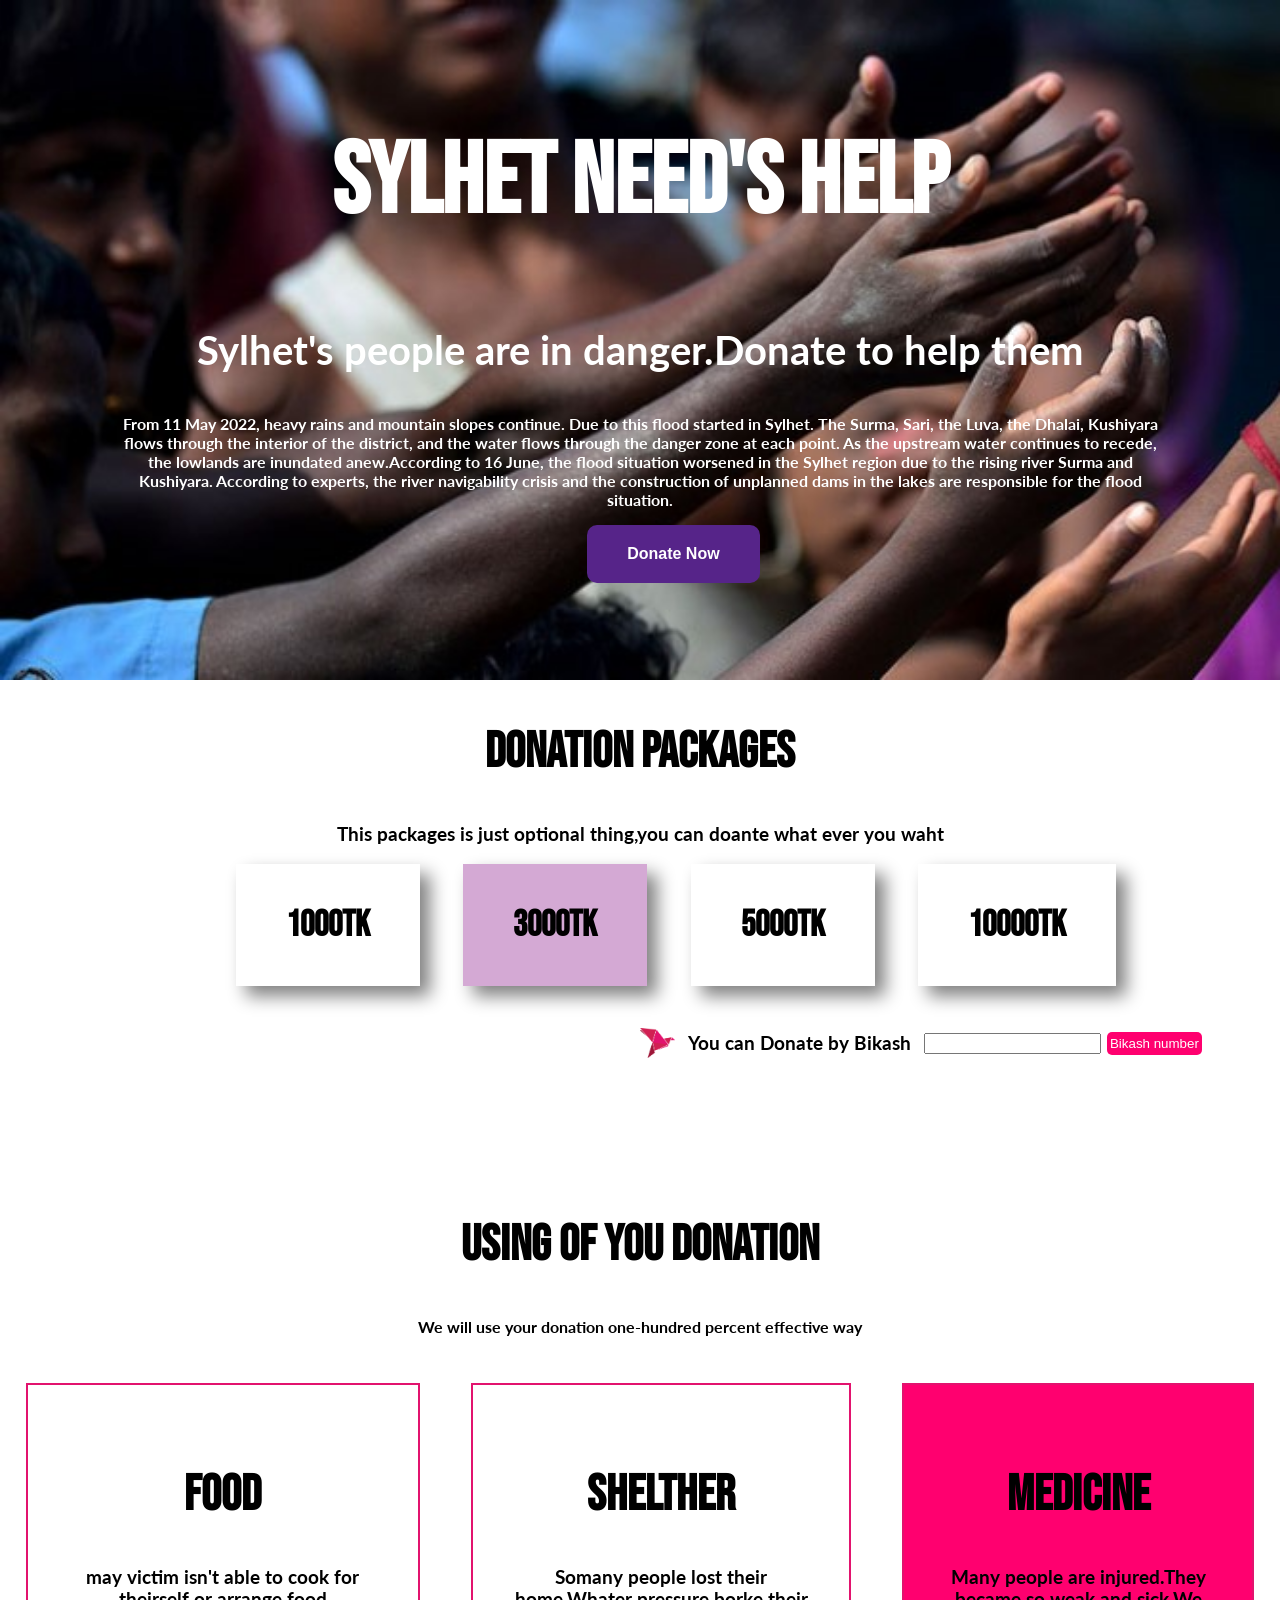
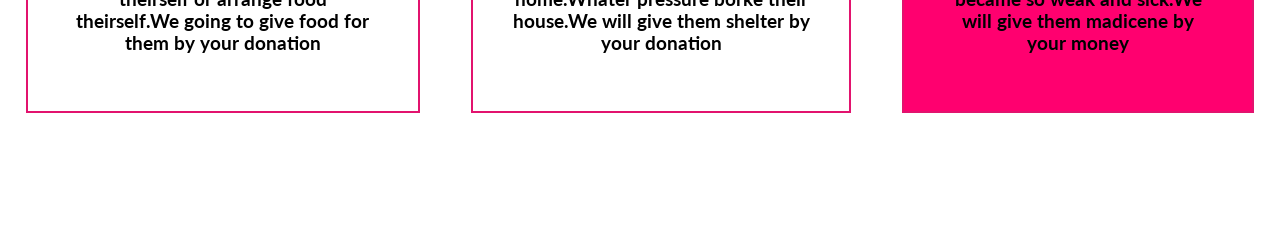
==== assingment1.html @ 8a52af42 "first assingment push" ====
<!DOCTYPE html>
<html lang="en">
<head>
    <meta charset="UTF-8">
    <meta http-equiv="X-UA-Compatible" content="IE=edge">
    <meta name="viewport" content="width=device-width, initial-scale=1.0">
    <title>ProgammingHero first Assigment</title>
    <link rel="stylesheet" href="assingment.css">
    <link rel="preconnect" href="https://fonts.googleapis.com">
    <link rel="preconnect" href="https://fonts.gstatic.com" crossorigin>
    <link href="https://fonts.googleapis.com/css2?family=Bebas+Neue&display=swap" rel="stylesheet">
    <link rel="preconnect" href="https://fonts.googleapis.com">
    <link rel="preconnect" href="https://fonts.gstatic.com" crossorigin>
    <link href="https://fonts.googleapis.com/css2?family=Bebas+Neue&family=Lato:wght@100&display=swap" rel="stylesheet">
    
    
</head>
<body>
   <section>
    <div id="banner">
        <h1 style="font-family:'Bebas Neue', cursive; text-align: center; font-size: 100px; ">Sylhet need's help</h1>
        <h3 class="headline-font"style="font-size:40px;">Sylhet's people are in danger.Donate to help them</h3>
        <div id="head-discription">
            <p class="headline-font">From 11 May 2022, heavy rains and mountain slopes continue. Due to this flood started in Sylhet. The Surma, Sari, the Luva, the Dhalai, Kushiyara flows through the interior of the district, and the water flows through the danger zone at each point. As the upstream water continues to recede, the lowlands are inundated anew.According to 16 June, the flood situation worsened in the Sylhet region due to the rising river Surma and Kushiyara. According to experts, the river navigability crisis and the construction of unplanned dams in the lakes are responsible for the flood situation.</p>
          
            <button id="first-button">Donate Now</button>      
    </div>
   </section>

    <section>
        <div class="headline-font">
            <h1 style="font-family:'Bebas Neue', cursive; text-align: center; font-size: 50px; ">Donation packages</h1>
            <h3>This packages is just optional thing,you can doante what ever you waht</h3>
            
                <div class="flexible-container">
                    <div class="money">
                        <h1>1000tk</h1>
                    </div>
                    <div class="money" style="background-color: rgba(128, 0, 128, 0.338) ;">
                        <h1 >3000tk</h1>
                    </div >
                    <div class="money" >
                        <h1>5000tk</h1>
                    </div>
                    <div class="money" >
                        <h1 >10000tk</h1>
                    </div>
                </div>
                <div id="bikash">
                    <img src="BKash_Logo_icon-700x662.png"; id="bikash-icon" >
                    <h3 style="padding: 2%;">You can Donate by Bikash</h3>
                    <form style="padding-top: 5% ;">
                        <input type="number";>
                    </form>
                    <button id="second-button";>Bikash number</button>
                </div>       
        </div>
    </section>
    <section >
        <div style="margin-top: 10%;">
            <div class="third-line">
                <h1 style="font-family:'Bebas Neue', cursive;font-size: 50px;">Using of you Donation</h1>
            <h4>We will use your donation one-hundred percent effective way</h4>
            <div id="third-line-fexible-container">

                <div class="trline-container">
                    <h1  class="thied-line-h-one"> 
                        food
                     </h1>
                    <h3>may victim isn't able to cook for theirself or arrange food theirself.We going to give food for them by your donation </h3>
                </div>
                <div class="trline-container">
                    <h1  class="thied-line-h-one">
                        Shelther
                    </h1>
                    <h3>Somany people lost their home.Whater pressure borke their house.We will give them shelter by your donation</h3>
                </div>
                <div class="trline-container" style="background-color: hsl(334, 100%, 50%);">
                    <h1 class="thied-line-h-one">
                        Medicine
                    </h1>
                    <h3>Many people are injured.They became so weak and sick.We will give them madicene by your money</h3>
                </div>
            </div>
            </div>
        </div>
    </section>
   
</body>
</html>
---- assingment.css ----
.headline-font{
    font-family: 'Bebas Neue', cursive;
    font-family: 'Lato', sans-serif;
    text-align: center;
}
#head-discription {
        padding: 0px 4%;
        margin: 2% 2%;
        font-weight: 700;
        
}
#first-button{
   
    margin-left: 45%;
    padding: 20px 40px;
    color: white ;
    font-weight: 700;
    background-color: rgb(86, 36, 137);
    border-radius: 10px;
    border: none;
    font-size: medium;
   
}
#banner{
    background-image: url(donation15.jpg);
    background-size:cover;
    background-repeat: no-repeat;
    color:white;
    height: 600px;
    padding: 40px;
}
body{
    margin: 0%;
}
.money{
    box-shadow: 10px 10px 17px grey;
    padding:10px 50px ;
    border: none;
    margin-left: 4%;
}
.flexible-container{
    display: flex;
    padding-left: 15%;
    font-family:'Bebas Neue', cursive;
    font-size:x-large;
    
}
#second-button{
    margin:5% 1%;
    border-radius: 5px;
    border: none;
    background-color: hsl(334, 100%, 50%);
    color: white;
    padding:4px 3px;
    
}
#bikash{
    display: flex;
    padding-left: 50%;
    padding-top: 14px;
}
#bikash-icon{
    height: 30px;
    width : 35px;
    padding-top: 28px;
}
.third-line{
    text-align: center;
    font-family: 'Lato', sans-serif;
}
.thied-line-h-one{
    font-family:'Bebas Neue', cursive; 
    text-align: center;
    font-size: 50px; 
}
#third-line-fexible-container{
    display: flex;
}
.trline-container{
    margin: 2%;
    margin-bottom: 10%;
    padding: 3%; 
    border:2px #E2136E solid;
}
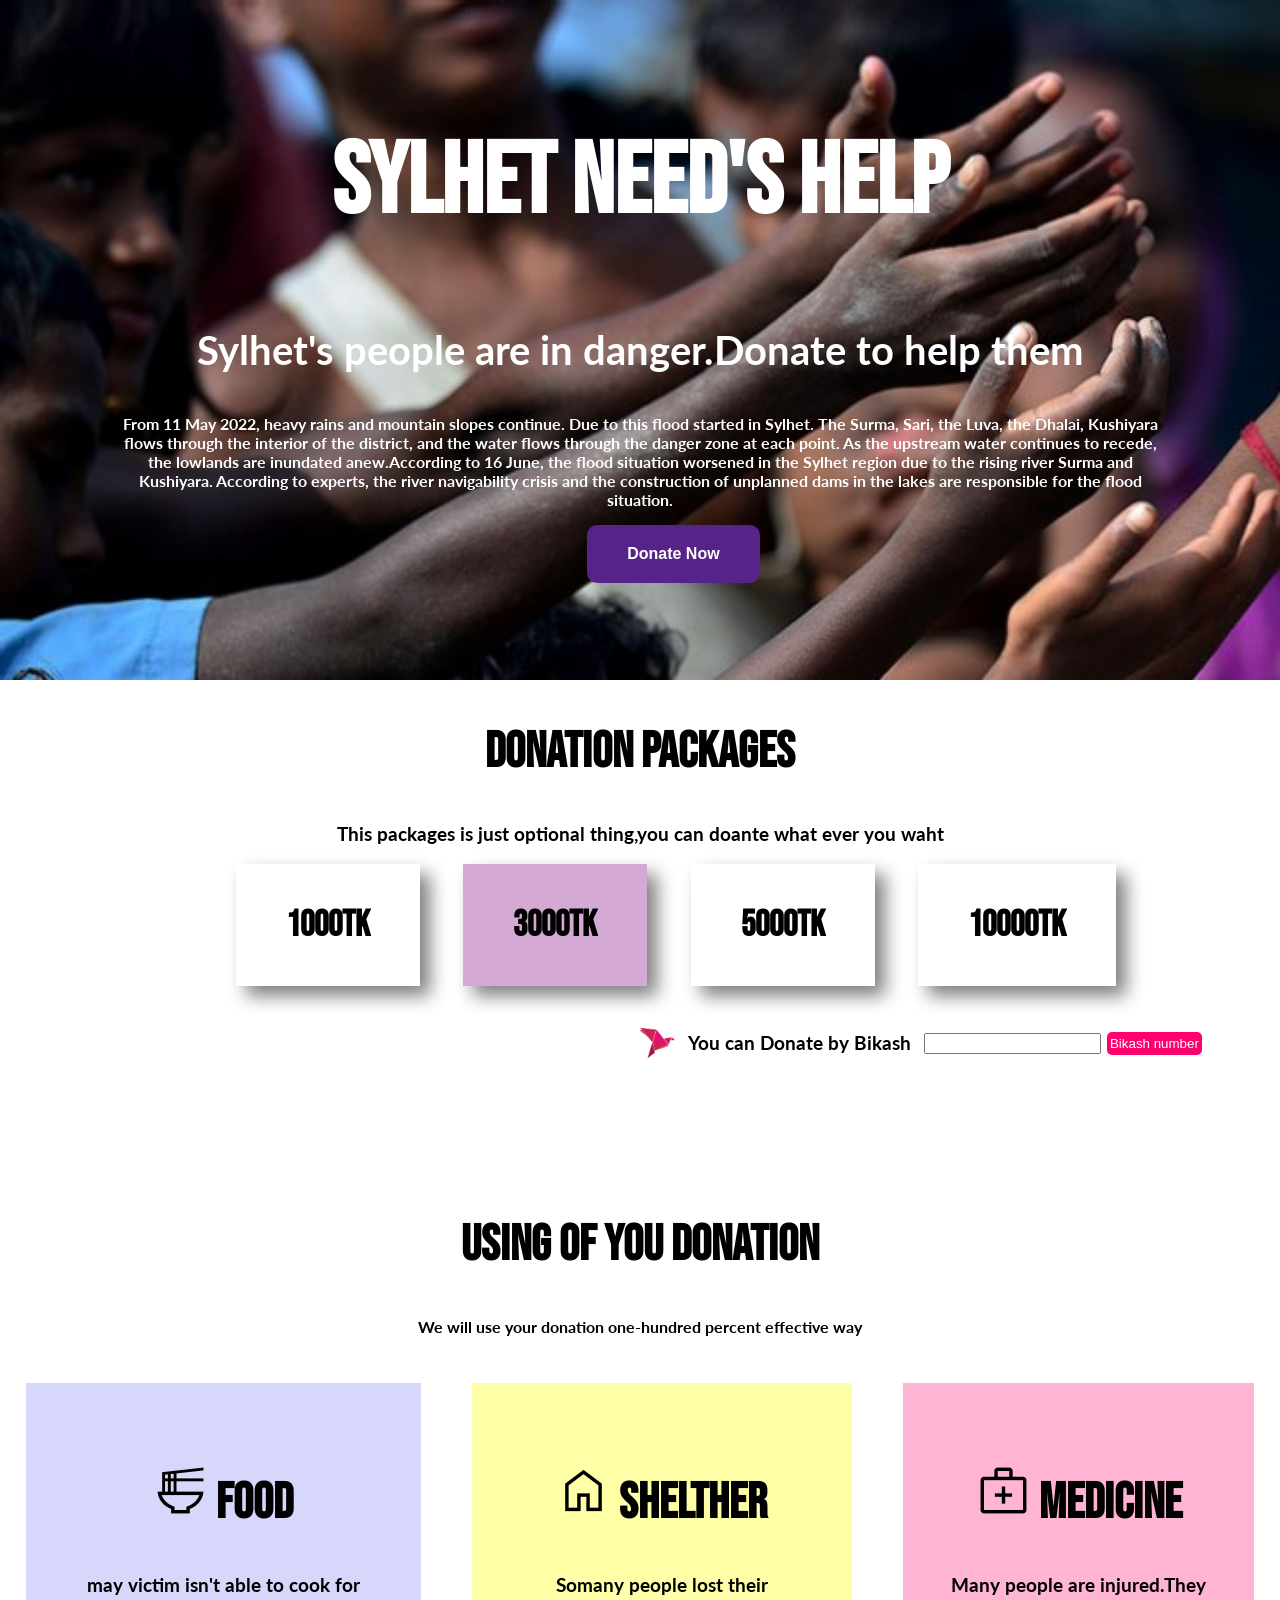
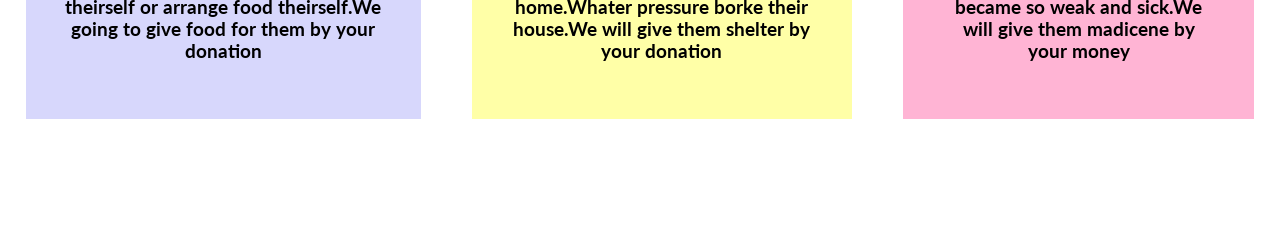
==== commit 2a604fad: "third-line" ====
--- a/assingment1.html
+++ b/assingment1.html
@@ -12,7 +12,8 @@
     <link rel="preconnect" href="https://fonts.googleapis.com">
     <link rel="preconnect" href="https://fonts.gstatic.com" crossorigin>
     <link href="https://fonts.googleapis.com/css2?family=Bebas+Neue&family=Lato:wght@100&display=swap" rel="stylesheet">
-    
+    <link rel="stylesheet" href="https://fonts.googleapis.com/css2?family=Material+Symbols+Outlined:opsz,wght,FILL,GRAD@48,400,0,0" />
+    <link rel="stylesheet" href="https://fonts.googleapis.com/css2?family=Material+Symbols+Outlined:opsz,wght,FILL,GRAD@48,400,0,0" />
     
 </head>
 <body>
@@ -63,20 +64,25 @@
             <h4>We will use your donation one-hundred percent effective way</h4>
             <div id="third-line-fexible-container">
 
-                <div class="trline-container">
-                    <h1  class="thied-line-h-one"> 
+                <div class="trline-container" style="background-color: rgba(5, 5, 234, 0.158);" >
+                    <h1  class="thied-line-h-one">
+                        <i class="material-symbols-outlined" style="font-size: 55px;">Ramen_Dining</i> 
                         food
                      </h1>
                     <h3>may victim isn't able to cook for theirself or arrange food theirself.We going to give food for them by your donation </h3>
                 </div>
-                <div class="trline-container">
+                <div class="trline-container"  style="background-color: rgba(255, 255, 0, 0.344)">
                     <h1  class="thied-line-h-one">
+                        <i class="material-symbols-outlined" style="font-size: 55px;" >home
+                            </i>
                         Shelther
                     </h1>
                     <h3>Somany people lost their home.Whater pressure borke their house.We will give them shelter by your donation</h3>
                 </div>
-                <div class="trline-container" style="background-color: hsl(334, 100%, 50%);">
+                <div class="trline-container" style="background-color: hsla(334, 100%, 50%, 0.296);">
                     <h1 class="thied-line-h-one">
+                        <i class="material-symbols-outlined" style="font-size: 55px;" >
+                            medical_services</i>
                         Medicine
                     </h1>
                     <h3>Many people are injured.They became so weak and sick.We will give them madicene by your money</h3>
--- a/assingment.css
+++ b/assingment.css
@@ -72,13 +72,15 @@
     font-family:'Bebas Neue', cursive; 
     text-align: center;
     font-size: 50px; 
+    
 }
 #third-line-fexible-container{
     display: flex;
 }
-.trline-container{
+.trline-container 
+{
     margin: 2%;
     margin-bottom: 10%;
     padding: 3%; 
-    border:2px #E2136E solid;
+    
 }
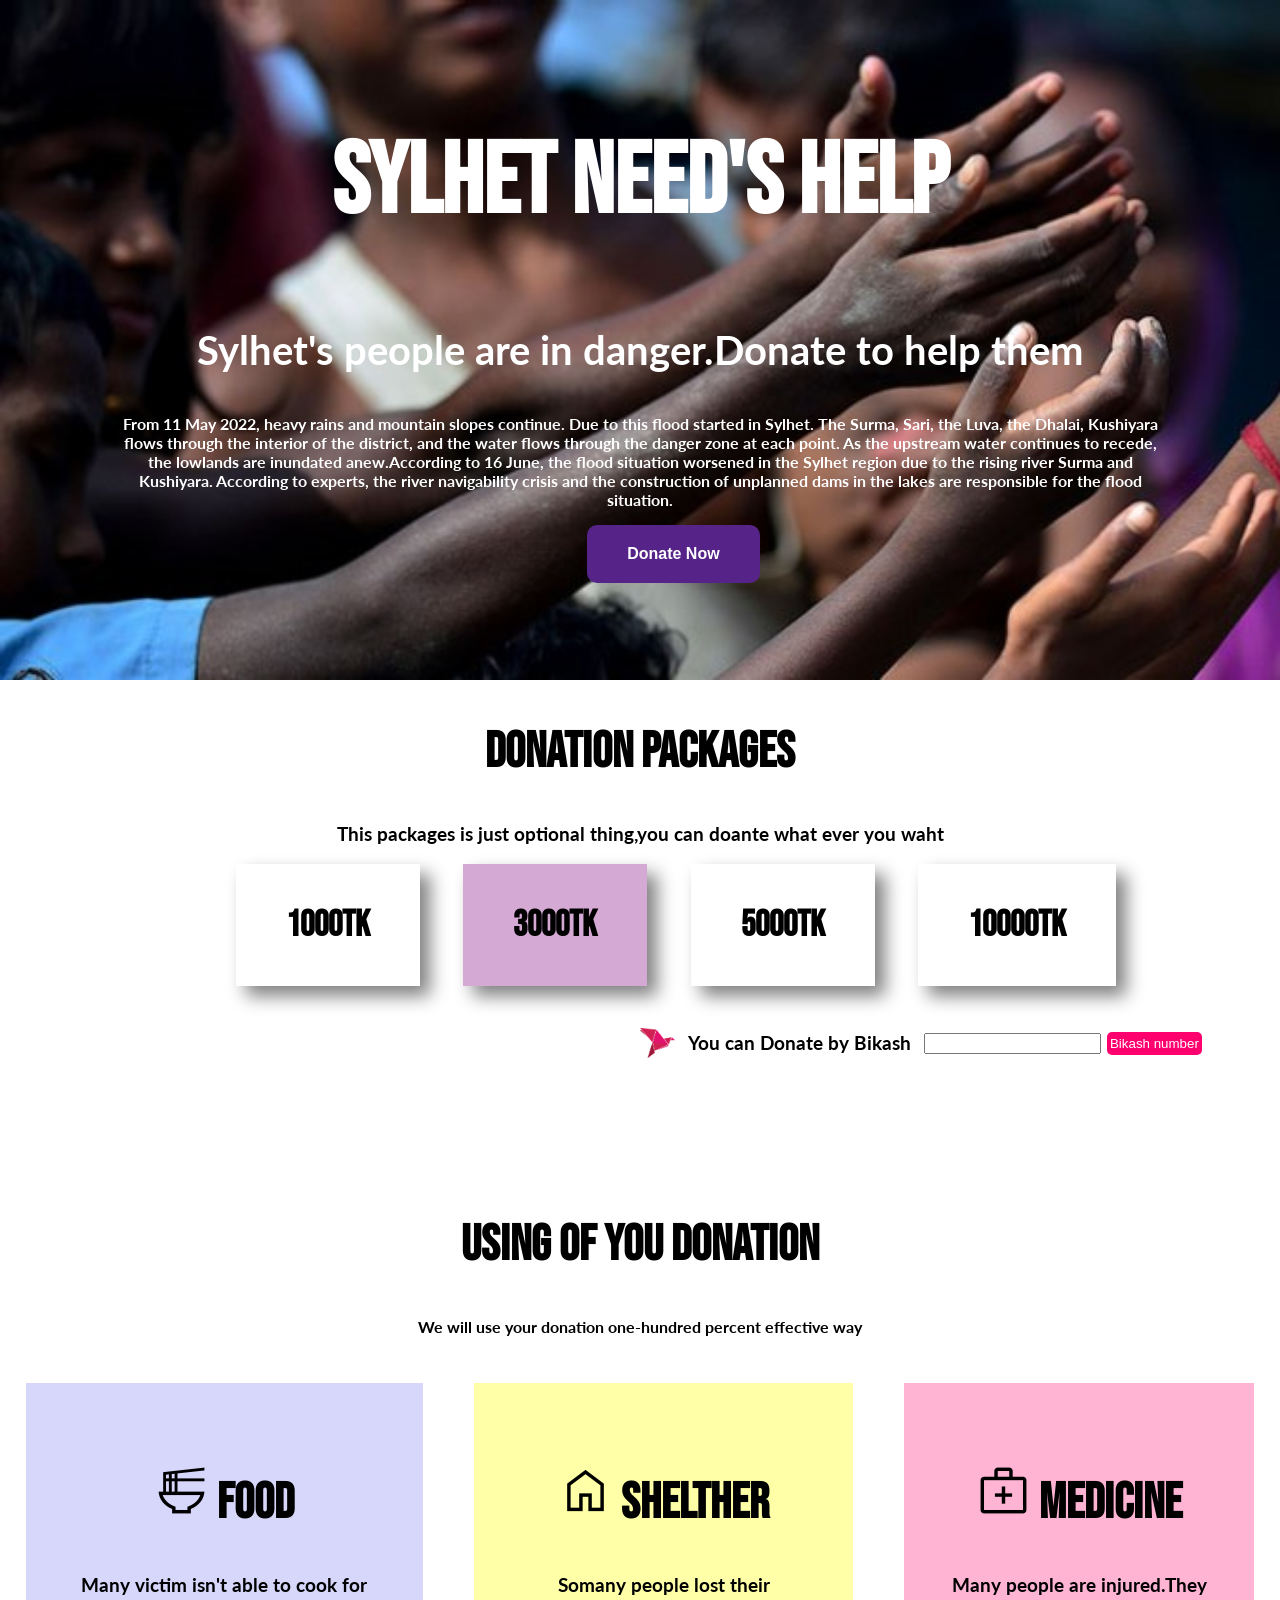
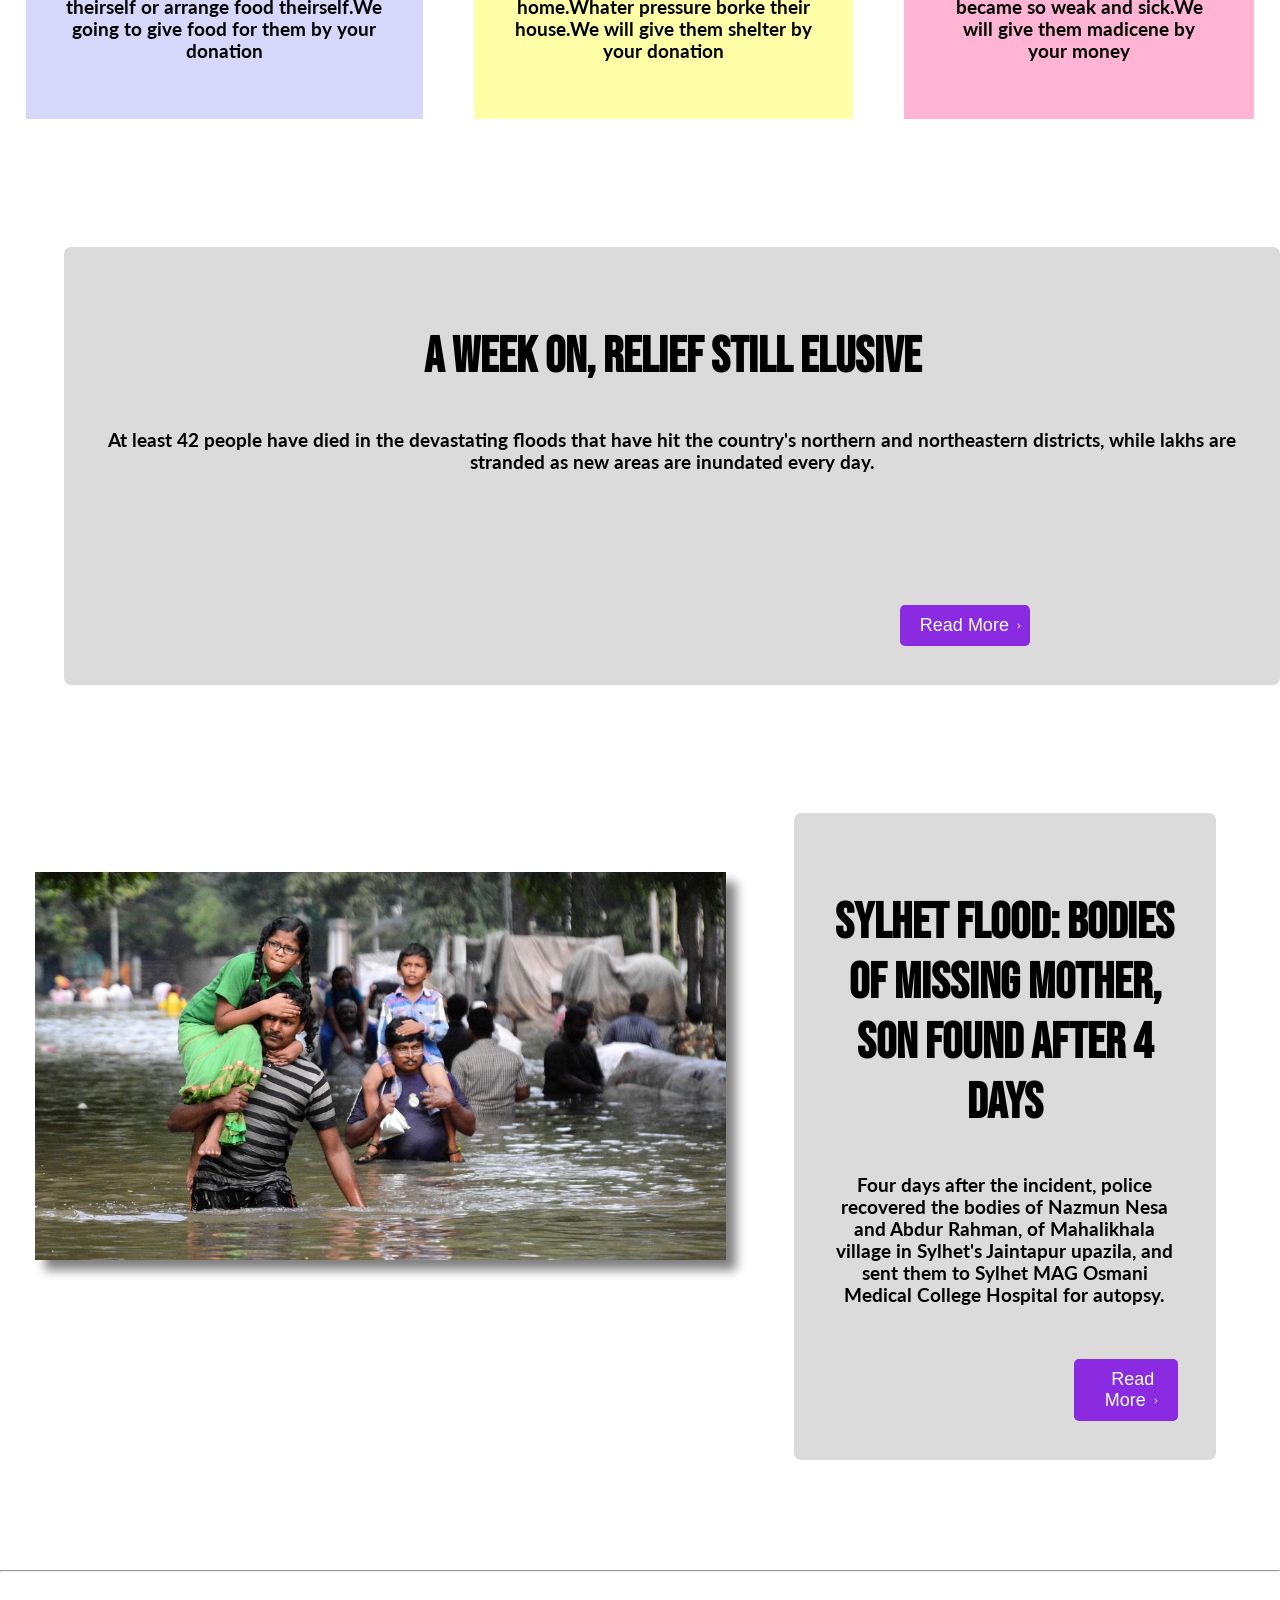
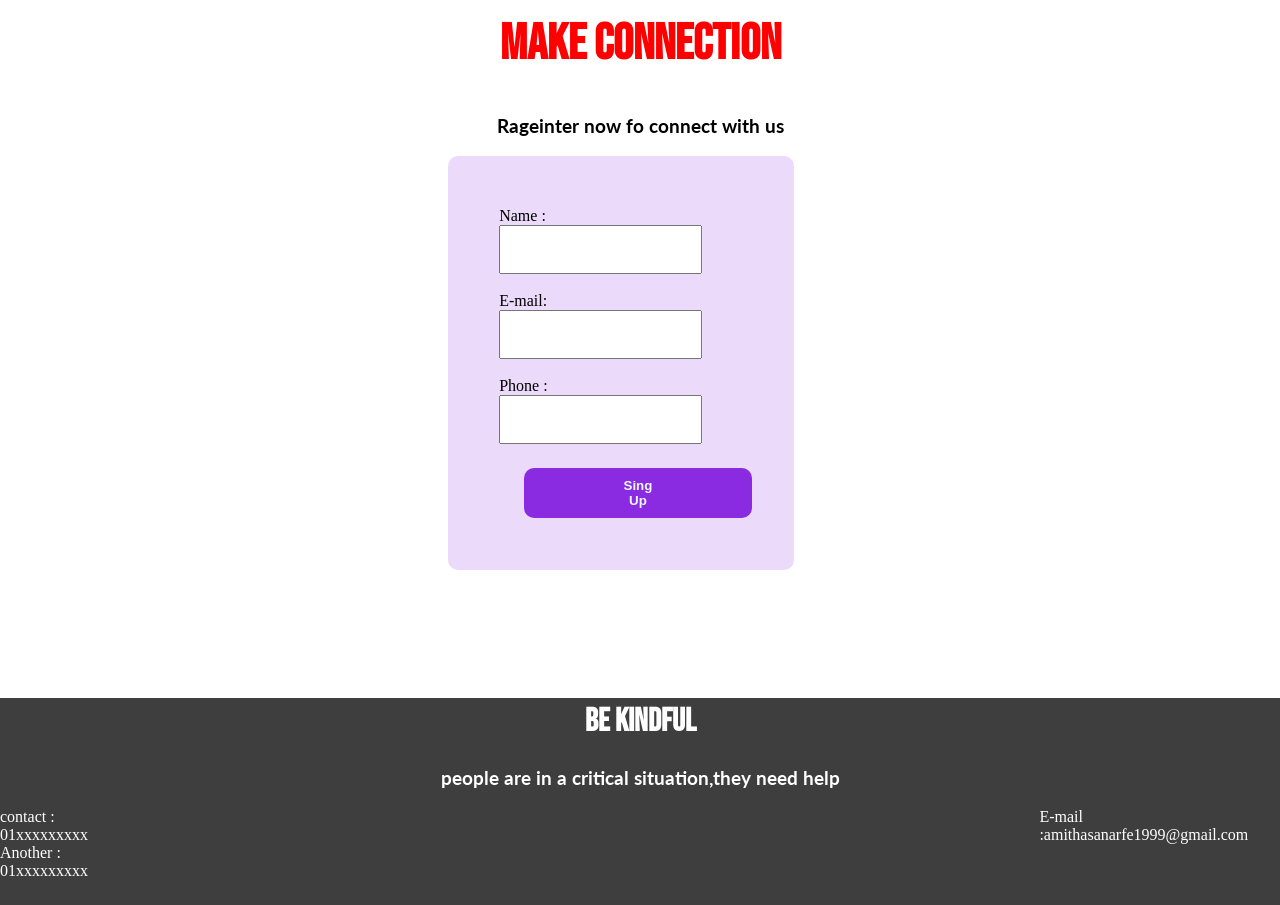
==== commit ccd82112: "assaingment done" ====
--- a/assingment1.html
+++ b/assingment1.html
@@ -69,7 +69,7 @@
                         <i class="material-symbols-outlined" style="font-size: 55px;">Ramen_Dining</i> 
                         food
                      </h1>
-                    <h3>may victim isn't able to cook for theirself or arrange food theirself.We going to give food for them by your donation </h3>
+                    <h3>Many victim isn't able to cook for theirself or arrange food theirself.We going to give food for them by your donation </h3>
                 </div>
                 <div class="trline-container"  style="background-color: rgba(255, 255, 0, 0.344)">
                     <h1  class="thied-line-h-one">
@@ -91,6 +91,68 @@
             </div>
         </div>
     </section>
+    <section>
+        <div id="forth-line">
+            <div id="forthline-text">
+                <h1 style="font-family:'Bebas Neue', cursive; text-align: center; font-size: 50px; ">A week on, relief still elusive</h1>
+                <h3 class="headline-font">At least 42 people have died in the devastating floods that have hit the country's northern and northeastern districts, while lakhs are stranded as new areas are inundated every day.</h3>
+                <button class="third-button">Read More <i class="material-symbols-outlined" style="font-size: 10px;">
+                    chevron_right</i> </button>
+
+            </div class="forth-line" >
+            <div >
+                <img src="donation12.png" alt="">
+            </div>
+        </div>
+    </section>
+    <section>
+        <div id="fifth-line">
+            <div>
+                <img src="donation4.jpg" alt="">
+            </div>
+            <div id="fifth-line-text">
+                <h1  style="font-family:'Bebas Neue', cursive; text-align: center; font-size: 50px;">Sylhet flood: Bodies of missing mother, son found after 4 days</h1>
+                <h3 class="headline-font">Four days after the incident, police recovered the bodies of Nazmun Nesa and Abdur Rahman, of Mahalikhala village in Sylhet's Jaintapur upazila, and sent them to Sylhet MAG Osmani Medical College Hospital for autopsy.</h3>
+                <button class="third-button">Read More <i class="material-symbols-outlined" style="font-size: 10px;">
+                    chevron_right</i> </button>
+            </div>
+        </div>
+    </section>
+    
+    <section>
+        <div id="from">
+            <hr>
+        <h1  style="font-family:'Bebas Neue', cursive; text-align: center; font-size: 50px; color: red; ">
+            Make Connection 
+        </h1>
+        <h3 class="headline-font">Rageinter now fo connect with us</h3>
+        <div id="from-box">
+            <form >
+               Name  : <input type="text" style="padding: 15px"><br><br>
+               E-mail: <input type="text" style="padding: 15px"><br><br>
+               Phone : <input type="number" style="padding: 15px">   
+            </form>
+            <button id="singup-butoon">Sing Up</button>
+        </div>
+        </div>
+    </section>
+    <section>
+        <footer id="footer">
+            <div>    
+                <h1 class="footer-h-one">Be kindful</h1>
+                <h3 class="headline-font">people are in a critical situation,they need help</h3>
+            </div >
+            <div style="display: flex;" >
+                <div>
+                    contact : 01xxxxxxxxx <br>
+                    Another : 01xxxxxxxxx
+               </div>
+                <div style="margin-left: 70%;">
+                    E-mail :amithasanarfe1999@gmail.com
+                </div>
+            </div>
+        </footer>
+    </section>
    
 </body>
 </html>
--- a/assingment.css
+++ b/assingment.css
@@ -1,5 +1,5 @@
 .headline-font{
-    font-family: 'Bebas Neue', cursive;
+    
     font-family: 'Lato', sans-serif;
     text-align: center;
 }
@@ -83,4 +83,91 @@
     margin-bottom: 10%;
     padding: 3%; 
     
-}+}
+#forth-line{
+    display: flex;
+    
+}
+#forth-line img{
+    width: 80%;
+    margin-left: 15%;
+    box-shadow: 10px 10px 10px grey;
+    
+}
+#forthline-text{
+    padding: 3%;
+    margin-left: 5%;
+    background-color: rgba(128, 128, 128, 0.285);
+    border-radius: 7px;
+}
+.third-button{
+    padding-left: 20px;
+    padding-top: 10px;
+    padding-bottom: 10px;
+    border-radius: 5px;
+    font-size: large;
+    margin-left: 70%;
+    margin-top: 10%;
+    margin-bottom: 0px;
+    border: none;
+    background-color: blueviolet;
+    color: azure;
+}
+#fifth-line{
+    display: flex;
+    margin-top: 10% ;
+}
+#fifth-line img{
+    width: 200%;
+   margin-left: 10%;
+    margin-top: 17%;
+    box-shadow: 10px 10px 10px grey;
+}
+#fifth-line-text{
+    width: 80%;
+    padding: 3%;
+    margin-left: 35%;
+    margin-right: 5%;
+    margin-bottom: 0;
+    margin-top: 0%;
+    background-color: rgba(128, 128, 128, 0.285);
+    border-radius: 7px;
+}
+#from-box{
+    border: none;
+    border-radius: 10px;
+    margin-left: 35%;
+    margin-right: 38%;
+    padding: 4%;
+    background-color: rgba(137, 43, 226, 0.171);
+  
+}
+#singup-butoon{
+    margin-top: 10%;
+    padding: 10px 100px;
+    margin-left: 10%;
+    border-radius: 10px;
+    border: none;
+    background-color: blueviolet;
+    color: aliceblue;
+    font-weight: 700;
+}
+#from{
+   padding-top: 8%;
+
+   margin-bottom: 10%;
+}
+.footer-h-one{
+    font-family: 'Bebas Neue', cursive;
+    text-align: center;
+    font-size: xx-large;
+    padding-top: 4px
+
+}
+
+#footer{
+    background-color: rgba(0, 0, 0, 0.756);
+    color: rgb(255, 255, 255);
+    
+    padding-bottom: 2%;
+}
